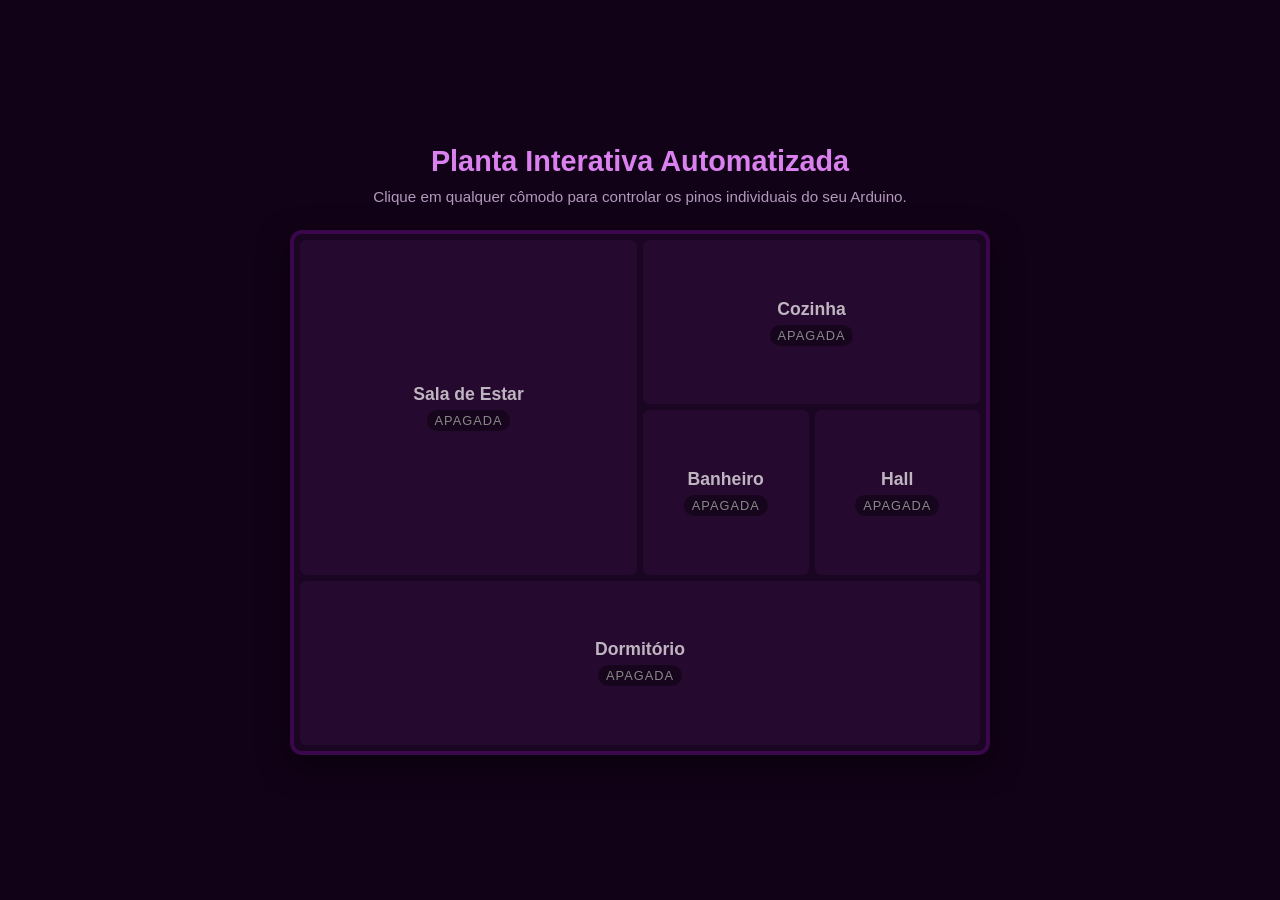
==== index.html @ 81808575 "Entrega projeto" ====
<!DOCTYPE html>
<html lang="pt-BR">
<head>
    <meta charset="UTF-8">
    <meta name="viewport" content="width=device-width, initial-scale=1.0">
    <title>Planta Interativa - Controle de Luzes</title>
    <style>
        :root {
            /* Paleta de cores baseada na imagem enviada */
            --purple-x11: #AA1ADA;
            --hyper-magenta: #BB1DF0;
            --neon-violet: #CB4FF0;
            --mauve-magic: #D368F0;
            --violet: #DA81EF;
            
            /* Cores de estado */
            --bg-dark: #120217;
            --wall-color: #3a074d;
            --text-light: #ffffff;
        }

        * {
            box-sizing: border-box;
            margin: 0;
            padding: 0;
            font-family: 'Segoe UI', Tahoma, Geneva, Verdana, sans-serif;
        }

        body {
            background-color: var(--bg-dark);
            color: var(--text-light);
            display: flex;
            flex-direction: column;
            align-items: center;
            justify-content: center;
            min-height: 100vh;
            padding: 20px;
        }

        h1 {
            margin-bottom: 10px;
            font-size: 1.8rem;
            text-align: center;
            color: var(--violet);
        }

        p {
            margin-bottom: 25px;
            color: #b399bc;
            font-size: 0.95rem;
            text-align: center;
        }

        /* Container da Planta */
        .planta-container {
            width: 100%;
            max-width: 700px;
            aspect-ratio: 4 / 3;
            background-color: #1a0522;
            border: 4px solid var(--wall-color);
            border-radius: 12px;
            display: grid;
            grid-template-columns: repeat(4, 1fr);
            grid-template-rows: repeat(3, 1fr);
            gap: 6px; /* Simula as paredes entre os cômodos */
            padding: 6px;
            box-shadow: 0 10px 30px rgba(0, 0, 0, 0.5);
        }

        /* Estilização Geral dos Cômodos */
        .comodo {
            background-color: #25092e; /* Apagado (Escuro) */
            border: 2px solid transparent;
            border-radius: 6px;
            display: flex;
            flex-direction: column;
            align-items: center;
            justify-content: center;
            cursor: pointer;
            position: relative;
            transition: all 0.3s ease;
            user-select: none;
        }

        /* Nomes dos cômodos */
        .comodo-nome {
            font-weight: bold;
            font-size: 1.1rem;
            margin-bottom: 5px;
            color: rgba(255, 255, 255, 0.7);
            transition: color 0.3s ease;
        }

        /* Indicador de Status (Lâmpada) */
        .status-luz {
            font-size: 0.8rem;
            text-transform: uppercase;
            letter-spacing: 1px;
            padding: 3px 8px;
            border-radius: 20px;
            background-color: rgba(0, 0, 0, 0.4);
            color: #888;
            transition: all 0.3s ease;
        }

        /* Efeito de Hover */
        .comodo:hover {
            border-color: var(--mauve-magic);
            transform: scale(1.01);
        }

        /* -------------------------------------------
           CONFIGURAÇÃO DO LAYOUT (Grid Dinâmico)
        ------------------------------------------- */
        
        .sala {
            grid-column: 1 / 3;
            grid-row: 1 / 3;
        }

        .cozinha {
            grid-column: 3 / 5;
            grid-row: 1 / 2;
        }

        .banheiro {
            grid-column: 3 / 4;
            grid-row: 2 / 3;
        }

        .corredor {
            grid-column: 4 / 5;
            grid-row: 2 / 3;
        }

        /* Dormitório agora expandido para ocupar toda a parte inferior de forma simétrica */
        .quarto {
            grid-column: 1 / 5;
            grid-row: 3 / 4;
        }


        /* -------------------------------------------
           ESTADOS ACESOS (Cores da sua Paleta)
        ------------------------------------------- */

        .sala.aceso {
            background-color: var(--purple-x11);
            box-shadow: inset 0 0 25px rgba(170, 26, 218, 0.6), 0 0 15px rgba(170, 26, 218, 0.4);
        }

        .cozinha.aceso {
            background-color: var(--hyper-magenta);
            box-shadow: inset 0 0 25px rgba(187, 29, 240, 0.6), 0 0 15px rgba(187, 29, 240, 0.4);
        }

        .quarto.aceso {
            background-color: var(--neon-violet);
            box-shadow: inset 0 0 25px rgba(203, 79, 240, 0.6), 0 0 15px rgba(203, 79, 240, 0.4);
        }

        .banheiro.aceso, .corredor.aceso {
            background-color: var(--violet);
            box-shadow: inset 0 0 25px rgba(218, 129, 239, 0.6), 0 0 15px rgba(218, 129, 239, 0.4);
        }

        .comodo.aceso .comodo-nome {
            color: #ffffff;
            text-shadow: 0 2px 4px rgba(0,0,0,0.4);
        }

        .comodo.aceso .status-luz {
            background-color: #ffffff;
            color: #000000;
            font-weight: bold;
            box-shadow: 0 2px 5px rgba(0,0,0,0.2);
        }
    </style>
</head>
<body>

    <h1>Planta Interativa Automatizada</h1>
    <p>Clique em qualquer cômodo para controlar os pinos individuais do seu Arduino.</p>

    <div class="planta-container">
        <div class="comodo sala" onclick="alternarLuz(this, 'S', 's')">
            <span class="comodo-nome">Sala de Estar</span>
            <span class="status-luz">Apagada</span>
        </div>

        <div class="comodo cozinha" onclick="alternarLuz(this, 'C', 'c')">
            <span class="comodo-nome">Cozinha</span>
            <span class="status-luz">Apagada</span>
        </div>

        <div class="comodo banheiro" onclick="alternarLuz(this, 'B', 'b')">
            <span class="comodo-nome">Banheiro</span>
            <span class="status-luz">Apagada</span>
        </div>

        <div class="comodo corredor" >
            <span class="comodo-nome">Hall</span>
            <span class="status-luz">Apagada</span>
        </div>

        <div class="comodo quarto" onclick="alternarLuz(this, 'Q', 'q')">
            <span class="comodo-nome">Dormitório</span>
            <span class="status-luz">Apagada</span>
        </div>
    </div>

    <script>
        function enviarComandoHardware(letra) {
            if (!letra) return;

            // TROQUE o 192.168.X.X pelo IP que apareceu no seu ipconfig!
            fetch(`http://192.168.56.1:8080/?comando=${letra}`)
                .catch(erro => console.error("Servidor Python offline:", erro));
        }

        function alternarLuz(comodo, letraLigar, letraDesligar) {
            comodo.classList.toggle('aceso');
            const statusTxt = comodo.querySelector('.status-luz');
            
            if (comodo.classList.contains('aceso')) {
                statusTxt.innerText = "Acesa";
                enviarComandoHardware(letraLigar);
            } else {
                statusTxt.innerText = "Apagada";
                enviarComandoHardware(letraDesligar);
            }
        }
    </script>
</body>
</html>
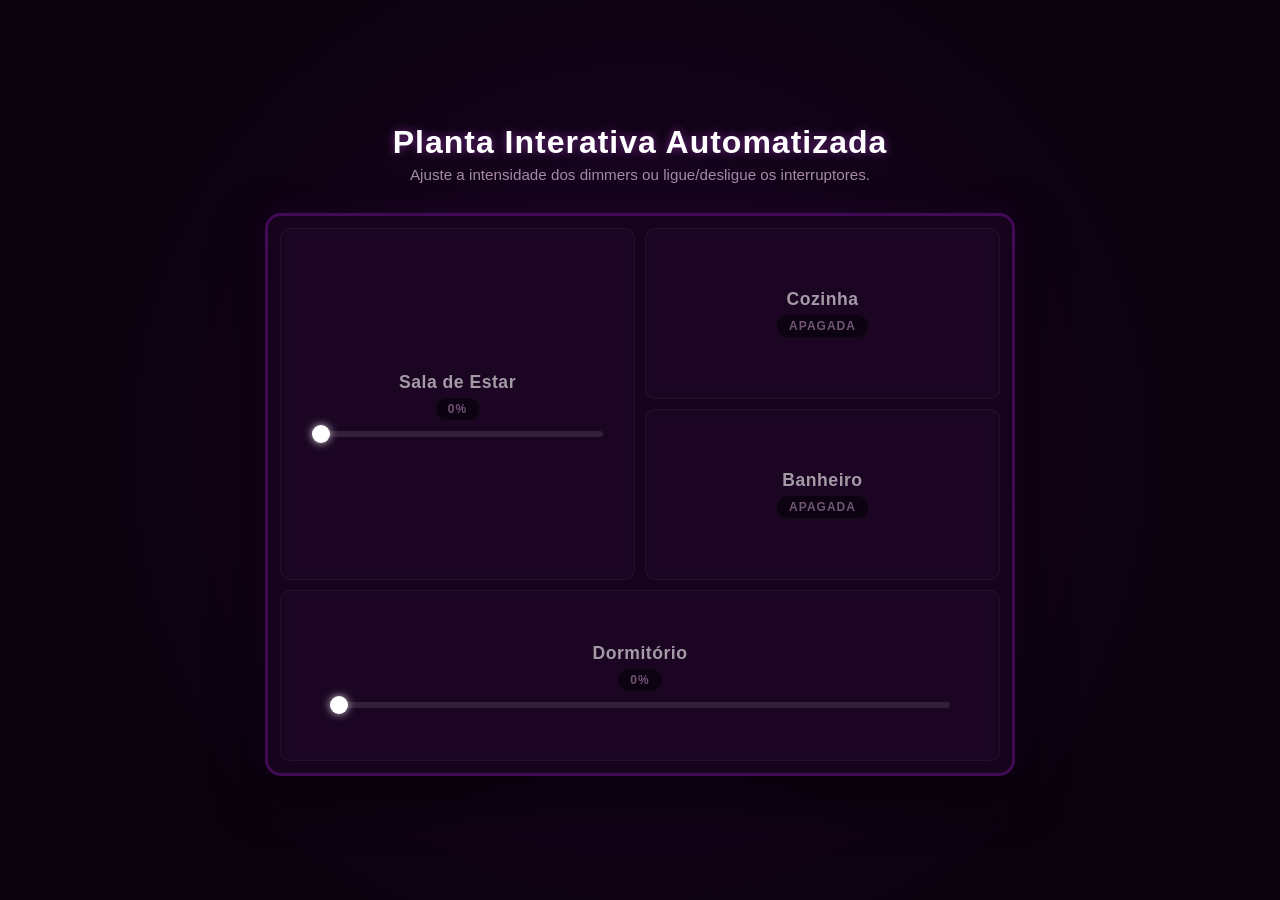
==== commit 07bb305b: "Finalizando projeto" ====
--- a/index.html
+++ b/index.html
@@ -6,24 +6,21 @@
     <title>Planta Interativa - Controle de Luzes</title>
     <style>
         :root {
-            /* Paleta de cores baseada na imagem enviada */
             --purple-x11: #AA1ADA;
             --hyper-magenta: #BB1DF0;
             --neon-violet: #CB4FF0;
-            --mauve-magic: #D368F0;
             --violet: #DA81EF;
-            
-            /* Cores de estado */
-            --bg-dark: #120217;
+            --bg-dark: #0b020e;
             --wall-color: #3a074d;
             --text-light: #ffffff;
+            --panel-bg: #16041c;
         }
 
         * {
             box-sizing: border-box;
             margin: 0;
             padding: 0;
-            font-family: 'Segoe UI', Tahoma, Geneva, Verdana, sans-serif;
+            font-family: 'Segoe UI', Roboto, Helvetica, Arial, sans-serif;
         }
 
         body {
@@ -35,187 +32,234 @@
             justify-content: center;
             min-height: 100vh;
             padding: 20px;
+            background-image: radial-gradient(circle at center, #1f0529 0%, var(--bg-dark) 70%);
         }
 
         h1 {
-            margin-bottom: 10px;
-            font-size: 1.8rem;
-            text-align: center;
-            color: var(--violet);
+            margin-bottom: 5px;
+            font-size: 2rem;
+            color: #ffffff;
+            text-shadow: 0 0 10px rgba(203, 79, 240, 0.5);
+            letter-spacing: 1px;
         }
 
         p {
-            margin-bottom: 25px;
-            color: #b399bc;
+            margin-bottom: 30px;
+            color: #a68ba9;
             font-size: 0.95rem;
-            text-align: center;
+            font-weight: 300;
         }
 
         /* Container da Planta */
         .planta-container {
             width: 100%;
-            max-width: 700px;
+            max-width: 750px;
             aspect-ratio: 4 / 3;
-            background-color: #1a0522;
-            border: 4px solid var(--wall-color);
-            border-radius: 12px;
+            background-color: var(--panel-bg);
+            border: 3px solid rgba(170, 26, 218, 0.3);
+            border-radius: 16px;
             display: grid;
             grid-template-columns: repeat(4, 1fr);
             grid-template-rows: repeat(3, 1fr);
-            gap: 6px; /* Simula as paredes entre os cômodos */
-            padding: 6px;
-            box-shadow: 0 10px 30px rgba(0, 0, 0, 0.5);
+            gap: 10px;
+            padding: 12px;
+            box-shadow: 0 20px 50px rgba(0, 0, 0, 0.7), 0 0 30px rgba(170, 26, 218, 0.1);
         }
 
         /* Estilização Geral dos Cômodos */
         .comodo {
-            background-color: #25092e; /* Apagado (Escuro) */
-            border: 2px solid transparent;
-            border-radius: 6px;
+            background-color: rgba(37, 9, 46, 0.4);
+            border: 1px solid rgba(255, 255, 255, 0.05);
+            border-radius: 10px;
             display: flex;
             flex-direction: column;
             align-items: center;
             justify-content: center;
+            position: relative;
+            transition: border-color 0.3s, box-shadow 0.1s, background-color 0.1s;
+            padding: 15px;
+            backdrop-filter: blur(5px);
+        }
+
+        .comodo-nome {
+            font-weight: 600;
+            font-size: 1.1rem;
+            margin-bottom: 4px;
+            color: rgba(255, 255, 255, 0.6);
+            letter-spacing: 0.5px;
+            transition: color 0.3s;
+        }
+
+        /* Indicador de Porcentagem / Status */
+        .status-luz {
+            font-size: 0.75rem;
+            text-transform: uppercase;
+            font-weight: 600;
+            letter-spacing: 1px;
+            padding: 4px 12px;
+            border-radius: 20px;
+            background-color: rgba(0, 0, 0, 0.5);
+            color: #705575;
+            border: 1px solid rgba(255, 255, 255, 0.03);
+            transition: all 0.3s ease;
+            margin-bottom: 10px;
+        }
+
+        /* -------------------------------------------
+           ESTILIZAÇÃO DOS SLIDERS
+        ------------------------------------------- */
+        .container-slider {
+            width: 90%;
+            display: flex;
+            flex-direction: column;
+            align-items: center;
+        }
+
+        .slider-controle {
+            -webkit-appearance: none;
+            appearance: none;
+            width: 100%;
+            height: 6px;
+            background: rgba(255, 255, 255, 0.1);
+            border-radius: 10px;
+            outline: none;
+        }
+
+        .slider-controle::-webkit-slider-thumb {
+            -webkit-appearance: none;
+            appearance: none;
+            width: 18px;
+            height: 18px;
+            border-radius: 50%;
+            background: #ffffff;
             cursor: pointer;
-            position: relative;
-            transition: all 0.3s ease;
+            box-shadow: 0 0 8px rgba(255, 255, 255, 0.8);
+            transition: transform 0.1s;
+        }
+
+        .slider-controle::-webkit-slider-thumb:hover {
+            transform: scale(1.2);
+        }
+
+        .slider-controle::-moz-range-thumb {
+            width: 18px;
+            height: 18px;
+            border: none;
+            border-radius: 50%;
+            background: #ffffff;
+            cursor: pointer;
+            box-shadow: 0 0 8px rgba(255, 255, 255, 0.8);
+        }
+
+        /* Botões para os cômodos ON/OFF */
+        .btn-comodo {
+            cursor: pointer;
             user-select: none;
         }
-
-        /* Nomes dos cômodos */
-        .comodo-nome {
-            font-weight: bold;
-            font-size: 1.1rem;
-            margin-bottom: 5px;
-            color: rgba(255, 255, 255, 0.7);
-            transition: color 0.3s ease;
-        }
-
-        /* Indicador de Status (Lâmpada) */
-        .status-luz {
-            font-size: 0.8rem;
-            text-transform: uppercase;
-            letter-spacing: 1px;
-            padding: 3px 8px;
-            border-radius: 20px;
-            background-color: rgba(0, 0, 0, 0.4);
-            color: #888;
-            transition: all 0.3s ease;
-        }
-
-        /* Efeito de Hover */
-        .comodo:hover {
-            border-color: var(--mauve-magic);
-            transform: scale(1.01);
-        }
-
-        /* -------------------------------------------
-           CONFIGURAÇÃO DO LAYOUT (Grid Dinâmico)
-        ------------------------------------------- */
         
-        .sala {
-            grid-column: 1 / 3;
-            grid-row: 1 / 3;
-        }
-
-        .cozinha {
-            grid-column: 3 / 5;
-            grid-row: 1 / 2;
-        }
-
-        .banheiro {
-            grid-column: 3 / 4;
-            grid-row: 2 / 3;
-        }
-
-        .corredor {
-            grid-column: 4 / 5;
-            grid-row: 2 / 3;
-        }
-
-        /* Dormitório agora expandido para ocupar toda a parte inferior de forma simétrica */
-        .quarto {
-            grid-column: 1 / 5;
-            grid-row: 3 / 4;
-        }
-
-
-        /* -------------------------------------------
-           ESTADOS ACESOS (Cores da sua Paleta)
-        ------------------------------------------- */
-
-        .sala.aceso {
-            background-color: var(--purple-x11);
-            box-shadow: inset 0 0 25px rgba(170, 26, 218, 0.6), 0 0 15px rgba(170, 26, 218, 0.4);
-        }
-
-        .cozinha.aceso {
-            background-color: var(--hyper-magenta);
-            box-shadow: inset 0 0 25px rgba(187, 29, 240, 0.6), 0 0 15px rgba(187, 29, 240, 0.4);
-        }
-
-        .quarto.aceso {
-            background-color: var(--neon-violet);
-            box-shadow: inset 0 0 25px rgba(203, 79, 240, 0.6), 0 0 15px rgba(203, 79, 240, 0.4);
-        }
-
-        .banheiro.aceso, .corredor.aceso {
-            background-color: var(--violet);
-            box-shadow: inset 0 0 25px rgba(218, 129, 239, 0.6), 0 0 15px rgba(218, 129, 239, 0.4);
-        }
-
-        .comodo.aceso .comodo-nome {
-            color: #ffffff;
-            text-shadow: 0 2px 4px rgba(0,0,0,0.4);
-        }
-
-        .comodo.aceso .status-luz {
-            background-color: #ffffff;
-            color: #000000;
-            font-weight: bold;
-            box-shadow: 0 2px 5px rgba(0,0,0,0.2);
+        .btn-comodo:hover {
+            border-color: rgba(211, 104, 240, 0.4);
+            background-color: rgba(37, 9, 46, 0.7);
+            transform: translateY(-2px);
+        }
+
+        .btn-comodo .status-luz {
+            margin-bottom: 0;
+        }
+
+        /* Configuração do Layout do Grid */
+        .sala { grid-column: 1 / 3; grid-row: 1 / 3; }
+        .cozinha { grid-column: 3 / 5; grid-row: 1 / 2; }
+        .banheiro { grid-column: 3 / 5; grid-row: 2 / 3; }
+        .quarto { grid-column: 1 / 5; grid-row: 3 / 4; }
+
+        /* Estados Acesos Estáticos para Cozinha e Banheiro */
+        .cozinha.aceso { 
+            background-color: var(--hyper-magenta); 
+            border-color: rgba(255,255,255,0.2);
+            box-shadow: inset 0 0 30px rgba(0,0,0,0.2), 0 0 20px rgba(187, 29, 240, 0.4); 
+        }
+        .banheiro.aceso { 
+            background-color: var(--violet); 
+            border-color: rgba(255,255,255,0.2);
+            box-shadow: inset 0 0 30px rgba(0,0,0,0.2), 0 0 20px rgba(218, 129, 239, 0.4); 
+        }
+        .comodo.aceso .comodo-nome { color: #ffffff; }
+        .cozinha.aceso .status-luz, .banheiro.aceso .status-luz { 
+            background-color: #ffffff; 
+            color: #000000; 
+            box-shadow: 0 2px 8px rgba(0,0,0,0.3);
         }
     </style>
 </head>
 <body>
 
     <h1>Planta Interativa Automatizada</h1>
-    <p>Clique em qualquer cômodo para controlar os pinos individuais do seu Arduino.</p>
+    <p>Ajuste a intensidade dos dimmers ou ligue/desligue os interruptores.</p>
 
     <div class="planta-container">
-        <div class="comodo sala" onclick="alternarLuz(this, 'S', 's')">
+    
+        <div id="sala" class="comodo sala">
             <span class="comodo-nome">Sala de Estar</span>
-            <span class="status-luz">Apagada</span>
-        </div>
-
-        <div class="comodo cozinha" onclick="alternarLuz(this, 'C', 'c')">
+            <span class="status-luz" id="pct-sala">0%</span>
+            <div class="container-slider">
+                <input type="range" min="0" max="255" value="0" class="slider-controle" oninput="atualizarInterfaceSlider('S', this.value, 'sala', 'pct-sala', 170, 26, 218)">
+            </div>
+        </div>
+
+        <div class="comodo cozinha btn-comodo" onclick="alternarLuz(this, 'C', 'c')">
             <span class="comodo-nome">Cozinha</span>
             <span class="status-luz">Apagada</span>
         </div>
 
-        <div class="comodo banheiro" onclick="alternarLuz(this, 'B', 'b')">
+        <div class="comodo banheiro btn-comodo" onclick="alternarLuz(this, 'B', 'b')">
             <span class="comodo-nome">Banheiro</span>
             <span class="status-luz">Apagada</span>
         </div>
 
-        <div class="comodo corredor" >
-            <span class="comodo-nome">Hall</span>
-            <span class="status-luz">Apagada</span>
-        </div>
-
-        <div class="comodo quarto" onclick="alternarLuz(this, 'Q', 'q')">
+        <div id="quarto" class="comodo quarto">
             <span class="comodo-nome">Dormitório</span>
-            <span class="status-luz">Apagada</span>
-        </div>
+            <span class="status-luz" id="pct-quarto">0%</span>
+            <div class="container-slider">
+                <input type="range" min="0" max="255" value="0" class="slider-controle" oninput="atualizarInterfaceSlider('Q', this.value, 'quarto', 'pct-quarto', 203, 79, 240)">
+            </div>
+        </div>
+
     </div>
 
     <script>
-        function enviarComandoHardware(letra) {
-            if (!letra) return;
-
-            // TROQUE o 192.168.X.X pelo IP que apareceu no seu ipconfig!
-            fetch(`http://192.168.56.1:8080/?comando=${letra}`)
-                .catch(erro => console.error("Servidor Python offline:", erro));
+        const IP_REDE = "10.139.26.146"; // Seu IP de rede local
+        
+        // Controle de tempo para não inundar o Python/Arduino de requisições
+        let timersHardware = { 'S': null, 'Q': null };
+
+        function enviarComandoHardware(letra, valor = "") {
+            fetch(`http://${IP_REDE}:8080/?comando=${letra}${valor}`)
+                .catch(erro => console.error("Erro ao enviar para o Python:", erro));
+        }
+
+        function atualizarInterfaceSlider(letraComodo, valor, idElemento, idTextoPct, r, g, b) {
+            // 1. ATUALIZAÇÃO VISUAL IMEDIATA NA TELA (100% Fluido)
+            const elemento = document.getElementById(idElemento);
+            const textoPct = document.getElementById(idTextoPct);
+            const porcentagem = Math.round((valor / 255) * 100);
+            
+            textoPct.innerText = `${porcentagem}%`;
+            const fatorOpacidade = valor / 255;
+
+            if(valor > 0) {
+                elemento.style.backgroundColor = `rgba(${r}, ${g}, ${b}, ${0.15 + (fatorOpacidade * 0.75)})`;
+                elemento.style.borderColor = `rgba(255, 255, 255, ${0.05 + (fatorOpacidade * 0.2)})`;
+            } else {
+                elemento.style.backgroundColor = "rgba(37, 9, 46, 0.4)";
+                elemento.style.borderColor = "rgba(255, 255, 255, 0.05)";
+            }
+
+            // 2. CONTROLE TRAVA-ENVIO (Envia apenas o último valor após parar de arrastar rápido)
+            clearTimeout(timersHardware[letraComodo]);
+            timersHardware[letraComodo] = setTimeout(() => {
+                enviarComandoHardware(letraComodo, valor);
+            }, 40); // 40 milissegundos de intervalo é o tempo perfeito para o Arduino respirar
         }
 
         function alternarLuz(comodo, letraLigar, letraDesligar) {
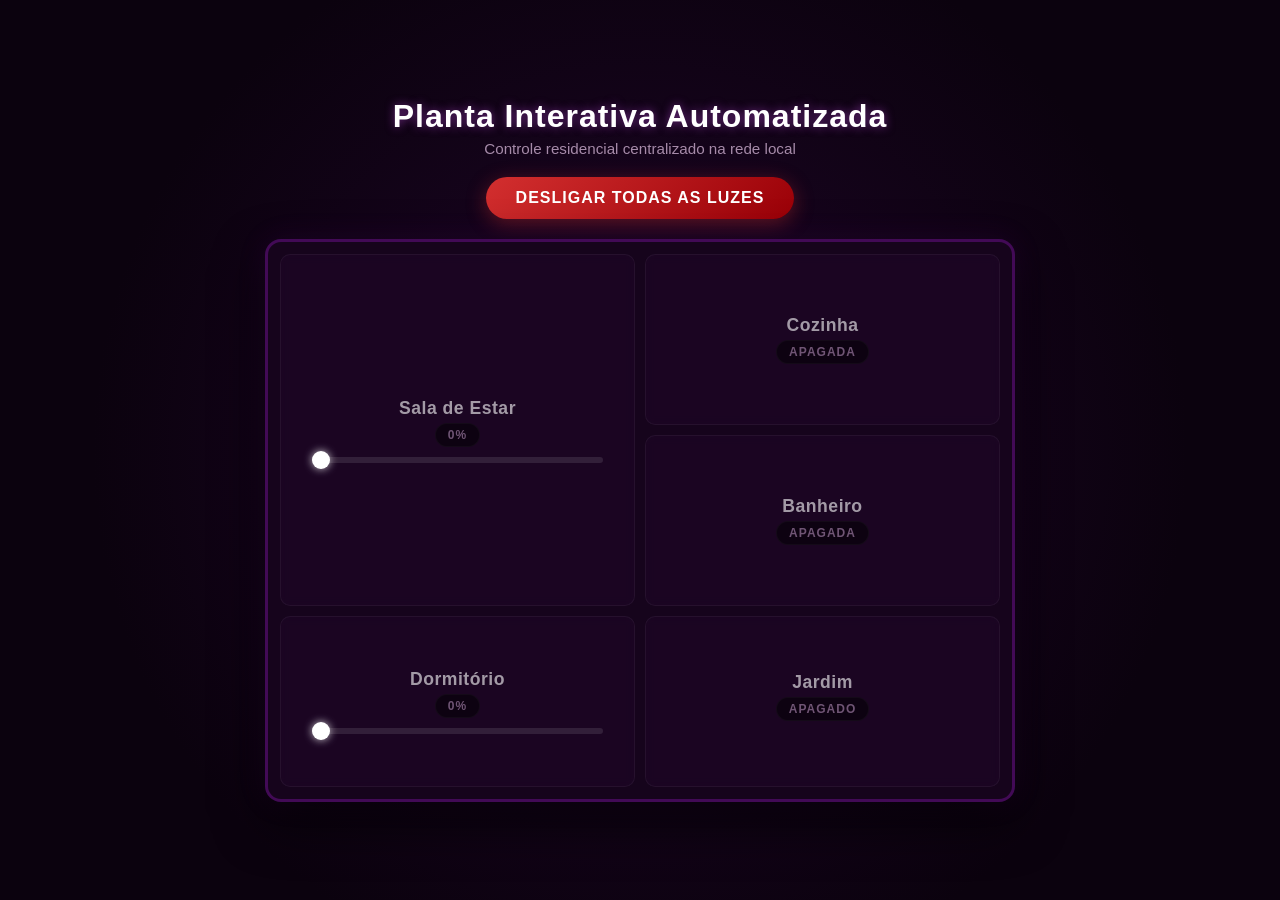
==== commit 0102f2b1: "Ajustes" ====
--- a/index.html
+++ b/index.html
@@ -44,10 +44,32 @@
         }
 
         p {
-            margin-bottom: 30px;
+            margin-bottom: 20px;
             color: #a68ba9;
             font-size: 0.95rem;
             font-weight: 300;
+        }
+
+        /* Botão Master Desligar Tudo */
+        .btn-master {
+            margin-bottom: 20px;
+            padding: 12px 30px;
+            background: linear-gradient(135deg, #d32f2f 0%, #9a0007 100%);
+            color: white;
+            border: none;
+            border-radius: 30px;
+            font-weight: bold;
+            font-size: 1rem;
+            cursor: pointer;
+            box-shadow: 0 5px 20px rgba(211, 47, 47, 0.4);
+            transition: all 0.2s ease;
+            text-transform: uppercase;
+            letter-spacing: 1px;
+        }
+
+        .btn-master:hover {
+            transform: translateY(-2px);
+            box-shadow: 0 8px 25px rgba(211, 47, 47, 0.6);
         }
 
         /* Container da Planta */
@@ -90,7 +112,6 @@
             transition: color 0.3s;
         }
 
-        /* Indicador de Porcentagem / Status */
         .status-luz {
             font-size: 0.75rem;
             text-transform: uppercase;
@@ -105,9 +126,6 @@
             margin-bottom: 10px;
         }
 
-        /* -------------------------------------------
-           ESTILIZAÇÃO DOS SLIDERS
-        ------------------------------------------- */
         .container-slider {
             width: 90%;
             display: flex;
@@ -134,68 +152,48 @@
             background: #ffffff;
             cursor: pointer;
             box-shadow: 0 0 8px rgba(255, 255, 255, 0.8);
-            transition: transform 0.1s;
-        }
-
-        .slider-controle::-webkit-slider-thumb:hover {
-            transform: scale(1.2);
-        }
-
-        .slider-controle::-moz-range-thumb {
-            width: 18px;
-            height: 18px;
-            border: none;
-            border-radius: 50%;
-            background: #ffffff;
-            cursor: pointer;
-            box-shadow: 0 0 8px rgba(255, 255, 255, 0.8);
-        }
-
-        /* Botões para os cômodos ON/OFF */
-        .btn-comodo {
-            cursor: pointer;
-            user-select: none;
-        }
-        
+        }
+
+        .btn-comodo { cursor: pointer; user-select: none; }
         .btn-comodo:hover {
             border-color: rgba(211, 104, 240, 0.4);
             background-color: rgba(37, 9, 46, 0.7);
-            transform: translateY(-2px);
-        }
-
-        .btn-comodo .status-luz {
-            margin-bottom: 0;
-        }
-
-        /* Configuração do Layout do Grid */
+        }
+
+        .btn-comodo .status-luz { margin-bottom: 0; }
+
+        /* Posicionamento do Grid */
         .sala { grid-column: 1 / 3; grid-row: 1 / 3; }
         .cozinha { grid-column: 3 / 5; grid-row: 1 / 2; }
         .banheiro { grid-column: 3 / 5; grid-row: 2 / 3; }
-        .quarto { grid-column: 1 / 5; grid-row: 3 / 4; }
-
-        /* Estados Acesos Estáticos para Cozinha e Banheiro */
+        .quarto { grid-column: 1 / 3; grid-row: 3 / 4; }
+        .jardim { grid-column: 3 / 5; grid-row: 3 / 4; }
+
+        /* Cozinha, Banheiro e Jardim acesos */
         .cozinha.aceso { 
             background-color: var(--hyper-magenta); 
-            border-color: rgba(255,255,255,0.2);
             box-shadow: inset 0 0 30px rgba(0,0,0,0.2), 0 0 20px rgba(187, 29, 240, 0.4); 
         }
         .banheiro.aceso { 
             background-color: var(--violet); 
-            border-color: rgba(255,255,255,0.2);
             box-shadow: inset 0 0 30px rgba(0,0,0,0.2), 0 0 20px rgba(218, 129, 239, 0.4); 
         }
+        .jardim.aceso {
+            background-color: rgba(26, 188, 156, 0.5);
+            box-shadow: inset 0 0 30px rgba(0,0,0,0.2), 0 0 20px rgba(26, 188, 156, 0.5);
+            border-color: rgba(26, 188, 156, 0.8);
+        }
+
         .comodo.aceso .comodo-nome { color: #ffffff; }
-        .cozinha.aceso .status-luz, .banheiro.aceso .status-luz { 
-            background-color: #ffffff; 
-            color: #000000; 
-            box-shadow: 0 2px 8px rgba(0,0,0,0.3);
-        }
+        .comodo.aceso .status-luz { background-color: #ffffff; color: #000000; }
     </style>
 </head>
 <body>
 
     <h1>Planta Interativa Automatizada</h1>
-    <p>Ajuste a intensidade dos dimmers ou ligue/desligue os interruptores.</p>
+    <p>Controle residencial centralizado na rede local</p>
+
+    <button class="btn-master" onclick="desligarTodas()">Desligar Todas as Luzes</button>
 
     <div class="planta-container">
     
@@ -203,16 +201,16 @@
             <span class="comodo-nome">Sala de Estar</span>
             <span class="status-luz" id="pct-sala">0%</span>
             <div class="container-slider">
-                <input type="range" min="0" max="255" value="0" class="slider-controle" oninput="atualizarInterfaceSlider('S', this.value, 'sala', 'pct-sala', 170, 26, 218)">
+                <input type="range" id="slider-sala" min="0" max="255" value="0" class="slider-controle" oninput="ajustarSliderPorUsuario('S', this.value, 'sala', 'pct-sala', 170, 26, 218)">
             </div>
         </div>
 
-        <div class="comodo cozinha btn-comodo" onclick="alternarLuz(this, 'C', 'c')">
+        <div id="cozinha" class="comodo cozinha btn-comodo" onclick="alternarLuz(this, 'C', 'c')">
             <span class="comodo-nome">Cozinha</span>
             <span class="status-luz">Apagada</span>
         </div>
 
-        <div class="comodo banheiro btn-comodo" onclick="alternarLuz(this, 'B', 'b')">
+        <div id="banheiro" class="comodo banheiro btn-comodo" onclick="alternarLuz(this, 'B', 'b')">
             <span class="comodo-nome">Banheiro</span>
             <span class="status-luz">Apagada</span>
         </div>
@@ -221,25 +219,41 @@
             <span class="comodo-nome">Dormitório</span>
             <span class="status-luz" id="pct-quarto">0%</span>
             <div class="container-slider">
-                <input type="range" min="0" max="255" value="0" class="slider-controle" oninput="atualizarInterfaceSlider('Q', this.value, 'quarto', 'pct-quarto', 203, 79, 240)">
+                <input type="range" id="slider-quarto" min="0" max="255" value="0" class="slider-controle" oninput="ajustarSliderPorUsuario('Q', this.value, 'quarto', 'pct-quarto', 203, 79, 240)">
             </div>
         </div>
 
+        <div id="jardim" class="comodo jardim">
+            <span class="comodo-nome">Jardim</span>
+            <span class="status-luz" id="status-jardim">Apagado</span>
+        </div>
+
     </div>
 
     <script>
-        const IP_REDE = "10.139.26.146"; // Seu IP de rede local
+        const IP_REDE = "10.139.26.80"; // Seu IP de rede local
         
-        // Controle de tempo para não inundar o Python/Arduino de requisições
         let timersHardware = { 'S': null, 'Q': null };
+        let tempoUltimoEnvio = 0; // Registra quando o usuário mexeu na tela por último
 
         function enviarComandoHardware(letra, valor = "") {
             fetch(`http://${IP_REDE}:8080/?comando=${letra}${valor}`)
-                .catch(erro => console.error("Erro ao enviar para o Python:", erro));
-        }
-
-        function atualizarInterfaceSlider(letraComodo, valor, idElemento, idTextoPct, r, g, b) {
-            // 1. ATUALIZAÇÃO VISUAL IMEDIATA NA TELA (100% Fluido)
+                .catch(erro => console.error("Erro no comando:", erro));
+        }
+
+        // Atualiza a tela imediatamente e agenda o envio para a serial
+        function ajustarSliderPorUsuario(letraComodo, valor, idElemento, idTextoPct, r, g, b) {
+            tempoUltimoEnvio = Date.now(); // Bloqueia a sincronização externa temporariamente
+            atualizarVisualSlider(valor, idElemento, idTextoPct, r, g, b);
+
+            clearTimeout(timersHardware[letraComodo]);
+            timersHardware[letraComodo] = setTimeout(() => {
+                enviarComandoHardware(letraComodo, valor);
+            }, 40);
+        }
+
+        // Função reutilizável para pintar o fundo e mudar a porcentagem das salas
+        function atualizarVisualSlider(valor, idElemento, idTextoPct, r, g, b) {
             const elemento = document.getElementById(idElemento);
             const textoPct = document.getElementById(idTextoPct);
             const porcentagem = Math.round((valor / 255) * 100);
@@ -254,15 +268,10 @@
                 elemento.style.backgroundColor = "rgba(37, 9, 46, 0.4)";
                 elemento.style.borderColor = "rgba(255, 255, 255, 0.05)";
             }
-
-            // 2. CONTROLE TRAVA-ENVIO (Envia apenas o último valor após parar de arrastar rápido)
-            clearTimeout(timersHardware[letraComodo]);
-            timersHardware[letraComodo] = setTimeout(() => {
-                enviarComandoHardware(letraComodo, valor);
-            }, 40); // 40 milissegundos de intervalo é o tempo perfeito para o Arduino respirar
         }
 
         function alternarLuz(comodo, letraLigar, letraDesligar) {
+            tempoUltimoEnvio = Date.now();
             comodo.classList.toggle('aceso');
             const statusTxt = comodo.querySelector('.status-luz');
             
@@ -274,6 +283,70 @@
                 enviarComandoHardware(letraDesligar);
             }
         }
+
+        function desligarTodas() {
+            tempoUltimoEnvio = Date.now();
+            enviarComandoHardware('X'); // Envia o comando mestre 'X'
+            
+            // Força a interface a zerar tudo imediatamente antes do próximo ciclo de atualização
+            document.getElementById('slider-sala').value = 0;
+            document.getElementById('slider-quarto').value = 0;
+            atualizarVisualSlider(0, 'sala', 'pct-sala', 170, 26, 218);
+            atualizarVisualSlider(0, 'quarto', 'pct-quarto', 203, 79, 240);
+            
+            document.getElementById('cozinha').classList.remove('aceso');
+            document.getElementById('cozinha').querySelector('.status-luz').innerText = "Apagada";
+            document.getElementById('banheiro').classList.remove('aceso');
+            document.getElementById('banheiro').querySelector('.status-luz').innerText = "Apagada";
+        }
+
+        // --- SISTEMA INTERATIVO DE ATUALIZAÇÃO AUTOMÁTICA ---
+        function sincronizarStatusComArduino() {
+            // Se o usuário interagiu com a tela nos últimos 2,5 segundos, espera para não travar o dedo dele
+            if (Date.now() - tempoUltimoEnvio < 2500) return;
+
+            fetch(`http://${IP_REDE}:8080/status`)
+                .then(res => res.json())
+                .then(dados => {
+                    if (!dados || Object.keys(dados).length === 0) return;
+
+                    // 1. Sincroniza Sala de Estar
+                    document.getElementById('slider-sala').value = dados.S;
+                    atualizarVisualSlider(dados.S, 'sala', 'pct-sala', 170, 26, 218);
+
+                    // 2. Sincroniza Quarto
+                    document.getElementById('slider-quarto').value = dados.Q;
+                    atualizarVisualSlider(dados.Q, 'quarto', 'pct-quarto', 203, 79, 240);
+
+                    // 3. Sincroniza Cozinha
+                    const cz = document.getElementById('cozinha');
+                    if (dados.C === 1) { cz.classList.add('aceso'); cz.querySelector('.status-luz').innerText = "Acesa"; }
+                    else { cz.classList.remove('aceso'); cz.querySelector('.status-luz').innerText = "Apagada"; }
+
+                    // 4. Sincroniza Banheiro
+                    const bh = document.getElementById('banheiro');
+                    if (dados.B === 1) { bh.classList.add('aceso'); bh.querySelector('.status-luz').innerText = "Acesa"; }
+                    else { bh.classList.remove('aceso'); bh.querySelector('.status-luz').innerText = "Apagada"; }
+
+                    // 5. Sincroniza Jardim de Acordo com o LDR Físico
+                    const jd = document.getElementById('jardim');
+                    const txtJd = document.getElementById('status-jardim');
+                    if (dados.J > 0) {
+                        jd.classList.add('aceso');
+                        let pctJardim = Math.round((dados.J / 255) * 100);
+                        txtJd.innerText = `Aceso (${pctJardim}%)`;
+                    } else {
+                        jd.classList.remove('aceso');
+                        txtJd.innerText = "Apagado";
+                    }
+                })
+                .catch(err => console.log("Aguardando conexao com o servidor..."));
+        }
+
+        // Inicia o loop de sincronização perpétuo a cada 2 segundos
+        window.addEventListener('load', () => {
+            setInterval(sincronizarStatusComArduino, 2000);
+        });
     </script>
 </body>
 </html>
